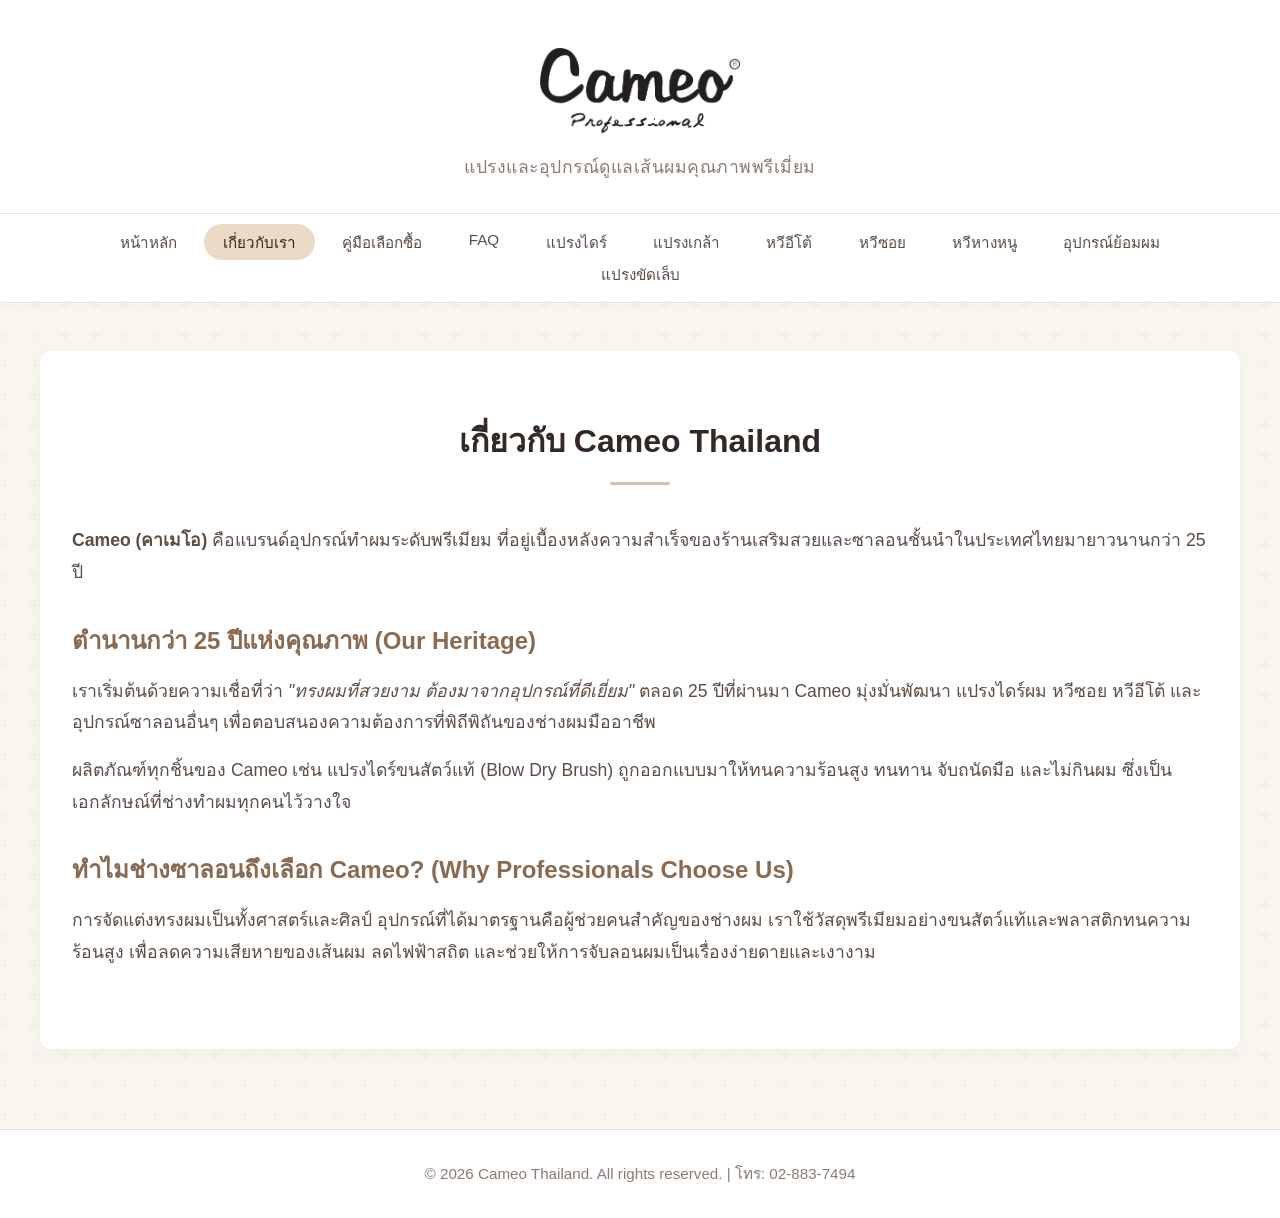
==== about.html @ 69c1ffcf "feat: make logo a clickable link to home page" ====
<!DOCTYPE html>
<html lang="th">
<head>
  <meta charset="UTF-8" />
  <meta http-equiv="X-UA-Compatible" content="IE=edge" />
  <meta name="viewport" content="width=device-width, initial-scale=1.0" />
  <title>เกี่ยวกับเรา | Cameo Thailand แบรนด์อุปกรณ์ทำผมที่ผู้เชี่ยวชาญไว้วางใจ</title>
  <meta name="description" content="ทำความรู้จัก Cameo Thailand แบรนด์แปรงไดร์ผม หวี และอุปกรณ์ซาลอนคุณภาพพรีเมียม ที่อยู่คู่ร้านเสริมสวยไทยมากว่า 25 ปี" />
  <link rel="stylesheet" href="style.css" />
  <style>
    .seo-content { padding: 4rem 2rem; background: #FFFFFF; border-radius: 12px; margin-bottom: 2rem; box-shadow: 0 4px 15px rgba(74, 59, 50, 0.05); }
    .seo-content h2 { border: none; margin-bottom: 1.5rem; text-align: left; }
    .seo-content h2::after { display: none; }
    .seo-content h3 { font-size: 1.5rem; color: #8A6A51; margin-bottom: 1rem; margin-top: 2rem; }
    .seo-content p { font-size: 1.1rem; line-height: 1.8; color: #5C4D43; margin-bottom: 1rem; }
  </style>
  <script type="application/ld+json">
  {
    "@context": "https://schema.org",
    "@type": "Organization",
    "name": "Cameo Thailand",
    "url": "https://cameothailand.com",
    "logo": "https://cameothailand.com/resource/Cameo%20image/Logo%20Cameo.png",
    "description": "แบรนด์อุปกรณ์ทำผม แปรงไดร์ หวีซอย หวีหางหนู และอุปกรณ์เสริมสวยคุณภาพสูง ที่ได้รับความไว้วางใจจากร้านซาลอนทั่วประเทศ",
    "contactPoint": {
      "@type": "ContactPoint",
      "telephone": "02-883-7494",
      "contactType": "customer service"
    }
  }
  </script>
</head>
<body>
  <header class="header">
    <a href="index.html">
      <img src="resource/Cameo%20image/Logo%20Cameo.png" alt="Cameo Thailand Logo" class="logo" />
    </a>
    <h1 class="site-title">Cameo Thailand</h1>
    <p class="tagline">แปรงและอุปกรณ์ดูแลเส้นผมคุณภาพพรีเมี่ยม</p>
  </header>
  <nav class="nav">
    <ul id="main-nav">
      <li><a href="index.html">หน้าหลัก</a></li>
      <li><a href="about.html" class="active">เกี่ยวกับเรา</a></li>
      <li><a href="buying-guide.html">คู่มือเลือกซื้อ</a></li>
      <li><a href="faq.html">FAQ</a></li>
      <li><a href="category-1.html">แปรงไดร์</a></li>
      <li><a href="category-2.html">แปรงเกล้า</a></li>
      <li><a href="category-3.html">หวีอีโต้</a></li>
      <li><a href="category-4.html">หวีซอย</a></li>
      <li><a href="category-5.html">หวีหางหนู</a></li>
      <li><a href="category-6.html">อุปกรณ์ย้อมผม</a></li>
      <li><a href="category-7.html">แปรงขัดเล็บ</a></li>
    </ul>
  </nav>
  <main class="main">
    <article class="seo-content">
      <h2>เกี่ยวกับ Cameo Thailand</h2>
      <p><strong>Cameo (คาเมโอ)</strong> คือแบรนด์อุปกรณ์ทำผมระดับพรีเมียม ที่อยู่เบื้องหลังความสำเร็จของร้านเสริมสวยและซาลอนชั้นนำในประเทศไทยมายาวนานกว่า 25 ปี</p>
      
      <h3>ตำนานกว่า 25 ปีแห่งคุณภาพ (Our Heritage)</h3>
      <p>เราเริ่มต้นด้วยความเชื่อที่ว่า <em>"ทรงผมที่สวยงาม ต้องมาจากอุปกรณ์ที่ดีเยี่ยม"</em> ตลอด 25 ปีที่ผ่านมา Cameo มุ่งมั่นพัฒนา แปรงไดร์ผม หวีซอย หวีอีโต้ และอุปกรณ์ซาลอนอื่นๆ เพื่อตอบสนองความต้องการที่พิถีพิถันของช่างผมมืออาชีพ</p>
      <p>ผลิตภัณฑ์ทุกชิ้นของ Cameo เช่น แปรงไดร์ขนสัตว์แท้ (Blow Dry Brush) ถูกออกแบบมาให้ทนความร้อนสูง ทนทาน จับถนัดมือ และไม่กินผม ซึ่งเป็นเอกลักษณ์ที่ช่างทำผมทุกคนไว้วางใจ</p>

      <h3>ทำไมช่างซาลอนถึงเลือก Cameo? (Why Professionals Choose Us)</h3>
      <p>การจัดแต่งทรงผมเป็นทั้งศาสตร์และศิลป์ อุปกรณ์ที่ได้มาตรฐานคือผู้ช่วยคนสำคัญของช่างผม เราใช้วัสดุพรีเมียมอย่างขนสัตว์แท้และพลาสติกทนความร้อนสูง เพื่อลดความเสียหายของเส้นผม ลดไฟฟ้าสถิต และช่วยให้การจับลอนผมเป็นเรื่องง่ายดายและเงางาม</p>
    </article>
  </main>
  <footer class="footer">
    <p>© 2026 Cameo Thailand. All rights reserved. | โทร: 02-883-7494</p>
  </footer>
</body>
</html>
---- style.css ----
/* style.css – Premium Salon Theme (Warm/Earth Tones) */

/* Global reset */
* {
  margin: 0;
  padding: 0;
  box-sizing: border-box;
}

html {
  scroll-behavior: smooth;
  font-family: 'Inter', sans-serif;
  background-color: #F9F6F0; /* Cream / Warm beige background */
  color: #4A3B32; /* Dark brown text for contrast and elegance */
}

body {
  min-height: 100vh;
  display: flex;
  flex-direction: column;
  align-items: center;
  background-image: url('data:image/svg+xml,%3Csvg width="60" height="60" viewBox="0 0 60 60" xmlns="http://www.w3.org/2000/svg"%3E%3Cg fill="none" fill-rule="evenodd"%3E%3Cg fill="%23d6cdc4" fill-opacity="0.15"%3E%3Cpath d="M36 34v-4h-2v4h-4v2h4v4h2v-4h4v-2h-4zm0-30V0h-2v4h-4v2h4v4h2V6h4V4h-4zM6 34v-4H4v4H0v2h4v4h2v-4h4v-2H6zM6 4V0H4v4H0v2h4v4h2V6h4V4H6z"/%3E%3C/g%3E%3C/g%3E%3C/svg%3E');
}

/* Header */
header.header {
  width: 100%;
  padding: 3rem 1rem 2rem;
  text-align: center;
  background: #FFFFFF;
  border-bottom: 1px solid #EAE3D9;
  box-shadow: 0 4px 20px rgba(74, 59, 50, 0.05);
}

header.header .logo {
  max-width: 200px;
  height: auto;
  margin-bottom: 1rem;
}

header.header .site-title {
  font-size: 2.2rem;
  font-weight: 700;
  color: #332822;
  margin-bottom: 0.5rem;
  display: none; /* Hide text title if logo is prominent enough */
}

header.header .tagline {
  font-size: 1.1rem;
  color: #8C7B70;
  font-weight: 400;
  letter-spacing: 0.5px;
}

/* Navigation */
nav.nav {
  width: 100%;
  background: #FFFFFF;
  border-bottom: 1px solid #EAE3D9;
  position: sticky;
  top: 0;
  z-index: 100;
  box-shadow: 0 2px 10px rgba(0,0,0,0.02);
}

nav.nav ul {
  display: flex;
  flex-wrap: wrap;
  gap: 0.5rem;
  justify-content: center;
  list-style: none;
  padding: 1rem;
  max-width: 1200px;
  margin: 0 auto;
}

nav.nav a {
  text-decoration: none;
  color: #5C4D43;
  padding: 0.6rem 1.2rem;
  border-radius: 20px;
  font-weight: 500;
  font-size: 0.95rem;
  background: transparent;
  transition: all 0.3s ease;
}

nav.nav a:hover, nav.nav a.active {
  background: #EADAC6;
  color: #332822;
}

/* Main Content */
main.main {
  width: 95%;
  max-width: 1200px;
  flex: 1;
  padding: 3rem 0;
}

main.main h2 {
  font-size: 2rem;
  color: #332822;
  text-align: center;
  margin-bottom: 2.5rem;
  font-weight: 600;
  position: relative;
}

main.main h2::after {
  content: '';
  display: block;
  width: 60px;
  height: 3px;
  background: #D8C3A5;
  margin: 1rem auto 0;
  border-radius: 2px;
}

/* Hero Section */
section.hero {
  text-align: center;
  padding: 4rem 2rem;
  margin-bottom: 3rem;
  border-radius: 16px;
  background: linear-gradient(145deg, #FFFFFF, #FAF8F5);
  box-shadow: 0 10px 30px rgba(74, 59, 50, 0.08);
  border: 1px solid #EAE3D9;
}

section.hero h2 {
  border: none;
}
section.hero h2::after {
  display: none;
}

section.hero p {
  font-size: 1.15rem;
  margin-bottom: 2rem;
  color: #6C5A4F;
  max-width: 600px;
  margin-inline: auto;
  line-height: 1.6;
}

.cta-button {
  display: inline-block;
  background: #A98467;
  color: #FFFFFF;
  padding: 1rem 2.5rem;
  border-radius: 30px;
  font-weight: 600;
  text-decoration: none;
  transition: all 0.3s ease;
  box-shadow: 0 4px 15px rgba(169, 132, 103, 0.3);
}

.cta-button:hover {
  background: #8A6A51;
  transform: translateY(-2px);
  box-shadow: 0 6px 20px rgba(169, 132, 103, 0.4);
}

/* Product Grid (Replacing Table) */
.product-grid {
  display: grid;
  grid-template-columns: repeat(auto-fill, minmax(280px, 1fr));
  gap: 2rem;
}

.product-card {
  background: #FFFFFF;
  border-radius: 12px;
  overflow: hidden;
  box-shadow: 0 4px 15px rgba(74, 59, 50, 0.06);
  border: 1px solid #F0EAE1;
  transition: transform 0.3s ease, box-shadow 0.3s ease;
  display: flex;
  flex-direction: column;
}

.product-card:hover {
  transform: translateY(-5px);
  box-shadow: 0 12px 25px rgba(74, 59, 50, 0.12);
}

.product-image-wrapper {
  width: 100%;
  aspect-ratio: 4 / 3;
  background: #FAFAFA;
  display: flex;
  align-items: center;
  justify-content: center;
  padding: 1rem;
  border-bottom: 1px solid #F0EAE1;
  position: relative;
  overflow: hidden;
}

.product-image-wrapper img {
  width: 100%;
  height: 100%;
  object-fit: contain;
  mix-blend-mode: multiply;
  transition: transform 0.3s ease;
}

/* Specific class for tall vertical brushes to lay flat */
.product-image-wrapper img.rotate-vertical {
  transform: rotate(90deg) scale(1.3);
}

.product-details {
  padding: 1.5rem;
  display: flex;
  flex-direction: column;
  flex: 1;
}

.product-code {
  font-size: 0.85rem;
  color: #A98467;
  font-weight: 600;
  margin-bottom: 0.5rem;
  letter-spacing: 0.5px;
}

.product-name {
  font-size: 1.1rem;
  color: #332822;
  font-weight: 600;
  margin-bottom: 1rem;
  line-height: 1.4;
  flex: 1;
}

.product-price {
  font-size: 1.25rem;
  color: #8A6A51;
  font-weight: 700;
  border-top: 1px solid #F0EAE1;
  padding-top: 1rem;
  margin-top: auto;
}

.product-price::after {
  content: ' THB';
  font-size: 0.85rem;
  font-weight: 500;
  color: #8C7B70;
}

/* Features List on Home Page */
section.features {
  background: #FFFFFF;
  padding: 3rem;
  border-radius: 16px;
  box-shadow: 0 4px 15px rgba(74, 59, 50, 0.05);
  border: 1px solid #EAE3D9;
}

section.features h3 {
  font-size: 1.5rem;
  color: #332822;
  margin-bottom: 1.5rem;
  text-align: center;
}

section.features ul {
  list-style: none;
  display: grid;
  grid-template-columns: repeat(auto-fit, minmax(250px, 1fr));
  gap: 1.5rem;
}

section.features li {
  position: relative;
  padding-left: 2rem;
  line-height: 1.6;
  color: #5C4D43;
}

section.features li::before {
  content: '✓';
  position: absolute;
  left: 0;
  top: 0;
  color: #A98467;
  font-weight: bold;
  font-size: 1.2rem;
}

/* Footer */
footer.footer {
  width: 100%;
  text-align: center;
  padding: 2rem 0;
  background: #FFFFFF;
  border-top: 1px solid #EAE3D9;
  color: #8C7B70;
  font-size: 0.95rem;
  margin-top: auto;
}

@media (max-width: 768px) {
  nav.nav ul { gap: 0.25rem; }
  nav.nav a { padding: 0.5rem 0.8rem; font-size: 0.9rem; }
  header.header .logo { max-width: 160px; }
  .product-grid { grid-template-columns: repeat(auto-fill, minmax(200px, 1fr)); }
  section.hero { padding: 3rem 1.5rem; }
}
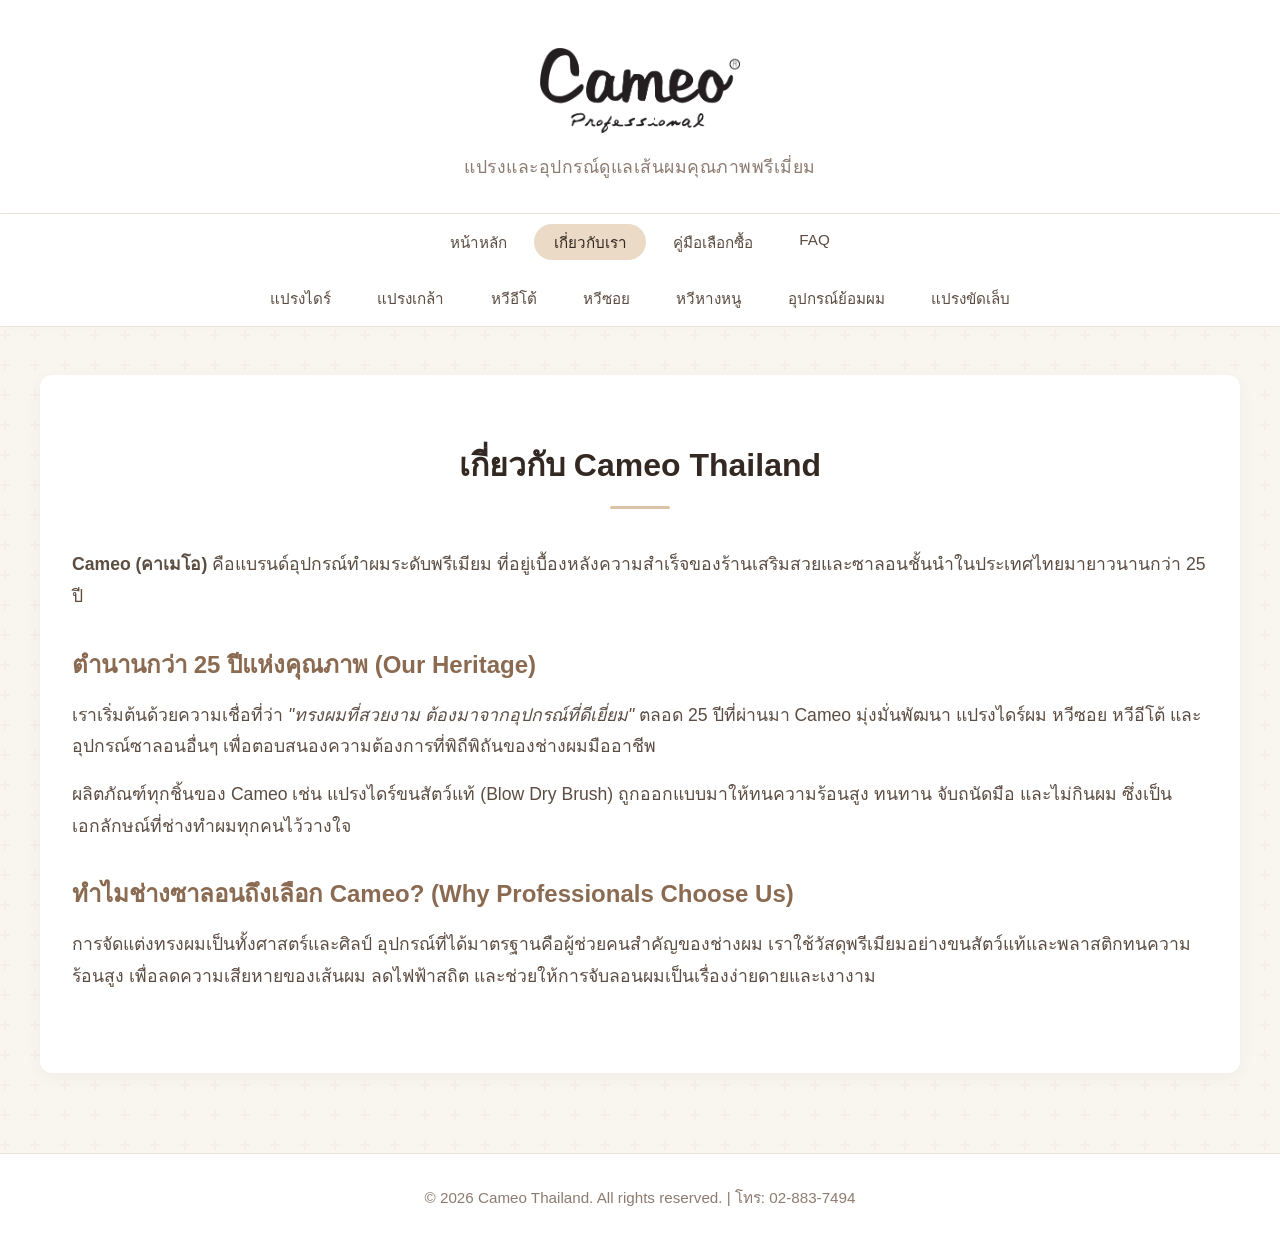
==== commit 4ea9072f: "fix: update navigation menu to 2 rows" ====
--- a/about.html
+++ b/about.html
@@ -39,11 +39,13 @@
     <p class="tagline">แปรงและอุปกรณ์ดูแลเส้นผมคุณภาพพรีเมี่ยม</p>
   </header>
   <nav class="nav">
-    <ul id="main-nav">
+    <ul class="nav-row top-row">
       <li><a href="index.html">หน้าหลัก</a></li>
       <li><a href="about.html" class="active">เกี่ยวกับเรา</a></li>
       <li><a href="buying-guide.html">คู่มือเลือกซื้อ</a></li>
       <li><a href="faq.html">FAQ</a></li>
+    </ul>
+    <ul class="nav-row bottom-row">
       <li><a href="category-1.html">แปรงไดร์</a></li>
       <li><a href="category-2.html">แปรงเกล้า</a></li>
       <li><a href="category-3.html">หวีอีโต้</a></li>
--- a/style.css
+++ b/style.css
@@ -311,3 +311,140 @@
   .product-grid { grid-template-columns: repeat(auto-fill, minmax(200px, 1fr)); }
   section.hero { padding: 3rem 1.5rem; }
 }
+
+/* -------------------------------------- */
+/* 6 TOP PICKS SECTION (Inspired by Catalog) */
+/* -------------------------------------- */
+.top-picks-section {
+  padding: 5rem 2rem;
+  background-color: #FDFBF7;
+  max-width: 1200px;
+  margin: 0 auto;
+  overflow: hidden;
+}
+
+.top-picks-header {
+  text-align: left;
+  margin-bottom: 3rem;
+  border-bottom: 2px solid #8A6A51;
+  display: inline-block;
+  padding-bottom: 0.5rem;
+}
+
+.top-picks-title {
+  font-size: 3rem;
+  font-weight: 800;
+  color: #5C4D43;
+  letter-spacing: 2px;
+  margin: 0;
+  line-height: 1;
+}
+
+.top-picks-title span {
+  font-size: 5rem;
+  color: #8A6A51;
+  vertical-align: bottom;
+  line-height: 0.8;
+}
+
+.top-picks-subtitle {
+  font-family: 'Brush Script MT', cursive, 'Inter', sans-serif;
+  font-size: 1.8rem;
+  color: #333;
+  margin-top: -10px;
+  margin-left: 50px;
+  font-style: italic;
+}
+
+.top-picks-grid {
+  display: grid;
+  grid-template-columns: repeat(auto-fit, minmax(300px, 1fr));
+  gap: 3rem;
+  margin-top: 2rem;
+}
+
+.top-pick-card {
+  position: relative;
+  background: #FFF;
+  border-radius: 12px;
+  padding: 2rem;
+  box-shadow: 0 10px 30px rgba(92, 77, 67, 0.08);
+  transition: transform 0.3s ease, box-shadow 0.3s ease;
+  display: flex;
+  flex-direction: column;
+  align-items: center;
+  z-index: 1;
+}
+
+.top-pick-card:hover {
+  transform: translateY(-10px);
+  box-shadow: 0 15px 40px rgba(92, 77, 67, 0.15);
+}
+
+.pick-number {
+  position: absolute;
+  top: 10px;
+  right: 20px;
+  font-size: 8rem;
+  font-weight: 900;
+  color: #8A6A51;
+  opacity: 0.15;
+  z-index: -1;
+  line-height: 1;
+}
+
+.pick-img {
+  width: 100%;
+  max-width: 220px;
+  height: 220px;
+  object-fit: contain;
+  margin-bottom: 1.5rem;
+  transition: transform 0.3s ease;
+}
+
+.top-pick-card:hover .pick-img {
+  transform: scale(1.1);
+}
+
+.top-pick-card:hover .pick-img.rotate-diagonal {
+  transform: scale(1.1) rotate(25deg);
+}
+.top-pick-card:hover .pick-img.rotate-diagonal-reverse {
+  transform: scale(1.1) rotate(-25deg);
+}
+
+.pick-info {
+  text-align: center;
+}
+
+.pick-badge {
+  display: inline-block;
+  background-color: #E6D5C3;
+  color: #5C4D43;
+  padding: 0.3rem 1rem;
+  border-radius: 20px;
+  font-size: 0.9rem;
+  font-weight: 700;
+  margin-bottom: 0.8rem;
+}
+
+.pick-info h4 {
+  font-size: 1.1rem;
+  color: #332822;
+  margin-bottom: 1rem;
+  font-weight: 600;
+}
+
+.pick-info p {
+  font-size: 0.95rem;
+  color: #6C5A4F;
+  font-style: italic;
+  line-height: 1.6;
+}
+
+@media (max-width: 768px) {
+  .top-picks-title { font-size: 2.2rem; }
+  .top-picks-title span { font-size: 3.5rem; }
+  .top-picks-subtitle { font-size: 1.4rem; margin-left: 30px; }
+  .top-picks-grid { grid-template-columns: 1fr; gap: 2rem; }
+}
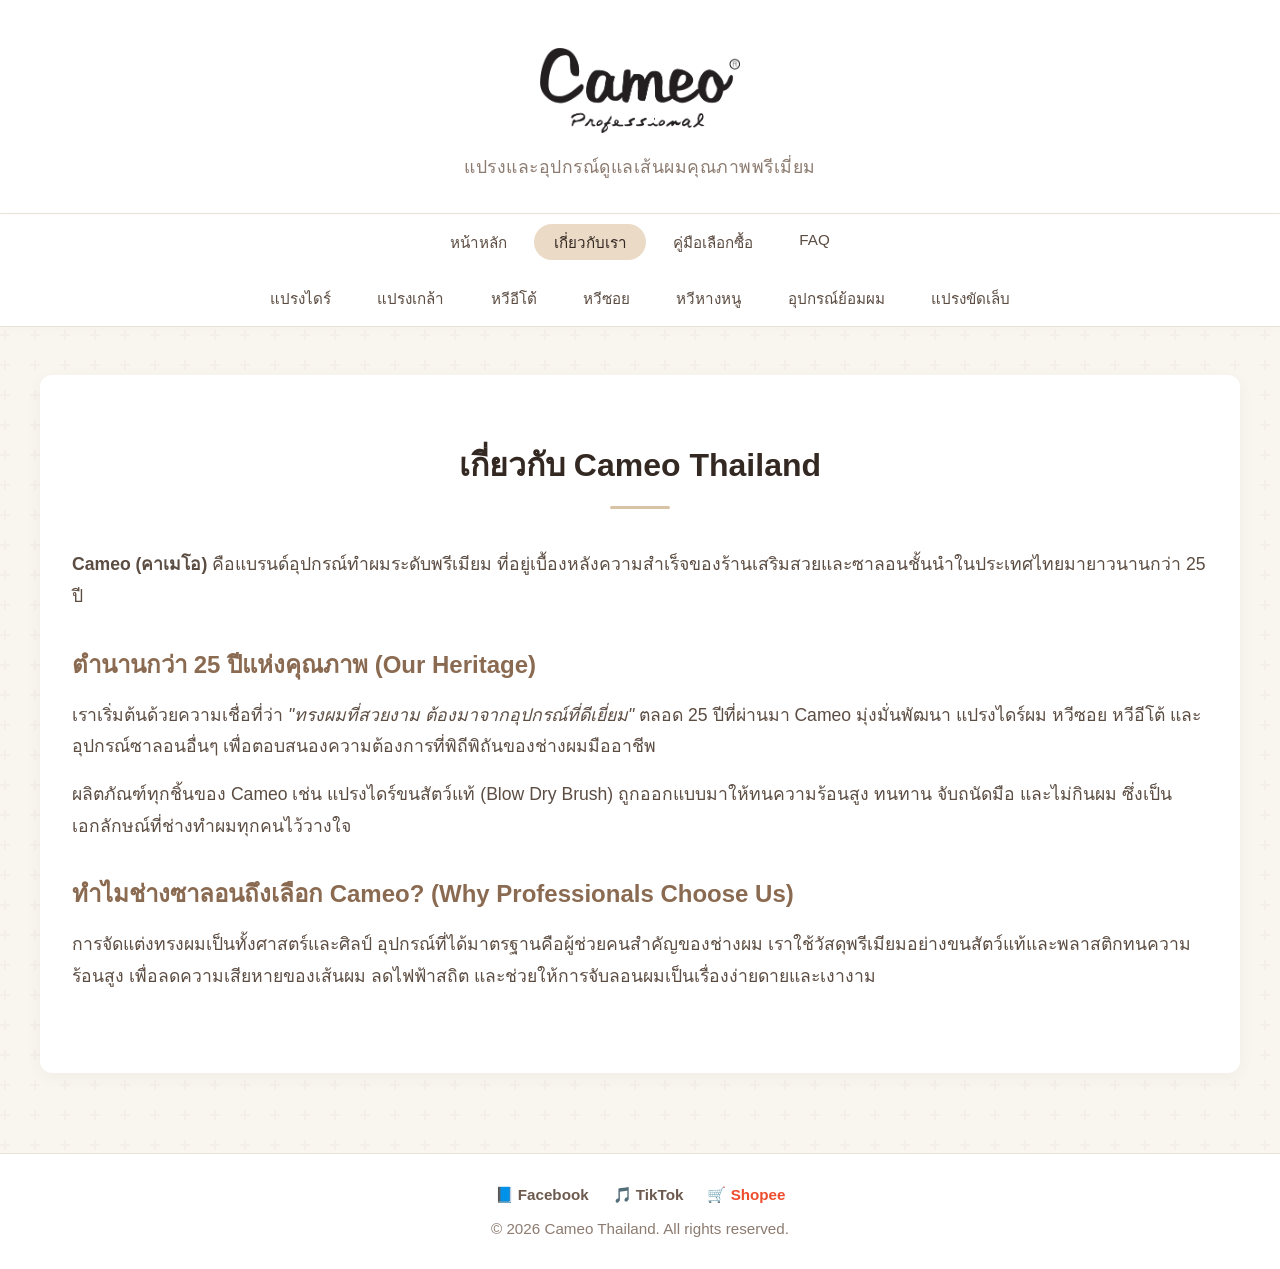
==== commit d8880485: "feat: add contact and shopping links to footer" ====
--- a/about.html
+++ b/about.html
@@ -29,6 +29,8 @@
     }
   }
   </script>
+
+  <link rel="icon" type="image/png" href="favicon.png" />
 </head>
 <body>
   <header class="header">
@@ -68,8 +70,13 @@
       <p>การจัดแต่งทรงผมเป็นทั้งศาสตร์และศิลป์ อุปกรณ์ที่ได้มาตรฐานคือผู้ช่วยคนสำคัญของช่างผม เราใช้วัสดุพรีเมียมอย่างขนสัตว์แท้และพลาสติกทนความร้อนสูง เพื่อลดความเสียหายของเส้นผม ลดไฟฟ้าสถิต และช่วยให้การจับลอนผมเป็นเรื่องง่ายดายและเงางาม</p>
     </article>
   </main>
-  <footer class="footer">
-    <p>© 2026 Cameo Thailand. All rights reserved. | โทร: 02-883-7494</p>
+    <footer class="footer">
+    <div class="footer-links" style="margin-bottom: 1rem; display: flex; justify-content: center; gap: 1.5rem; flex-wrap: wrap;">
+      <a href="https://www.facebook.com/cameoprofessional/" target="_blank" rel="noopener noreferrer" style="color: #6C5A4F; text-decoration: none; font-weight: 600;">📘 Facebook</a>
+      <a href="https://www.tiktok.com/@cameo.thailand" target="_blank" rel="noopener noreferrer" style="color: #6C5A4F; text-decoration: none; font-weight: 600;">🎵 TikTok</a>
+      <a href="https://shopee.co.th/salonplus" target="_blank" rel="noopener noreferrer" style="color: #ee4d2d; text-decoration: none; font-weight: 600;">🛒 Shopee</a>
+    </div>
+    <p>© 2026 Cameo Thailand. All rights reserved.</p>
   </footer>
 </body>
 </html>
--- a/style.css
+++ b/style.css
@@ -448,3 +448,58 @@
   .top-picks-subtitle { font-size: 1.4rem; margin-left: 30px; }
   .top-picks-grid { grid-template-columns: 1fr; gap: 2rem; }
 }
+
+/* -------------------------------------- */
+/* CATALOGUE INJECTED STYLES */
+/* -------------------------------------- */
+.product-desc {
+  font-size: 0.9rem;
+  color: #6C5A4F;
+  margin: -0.5rem 0 1rem 0;
+  line-height: 1.4;
+  font-style: italic;
+  display: -webkit-box;
+  -webkit-line-clamp: 2;
+  -webkit-box-orient: vertical;
+  overflow: hidden;
+}
+
+.category-features {
+  margin: 4rem auto;
+  padding: 2.5rem;
+  max-width: 900px;
+  background-color: #FDFBF7;
+  border-radius: 12px;
+  box-shadow: 0 4px 20px rgba(92, 77, 67, 0.05);
+  border: 1px solid #E6D5C3;
+}
+
+.category-features h3 {
+  font-size: 1.6rem;
+  color: #5C4D43;
+  margin-bottom: 1.5rem;
+  text-align: center;
+  font-weight: 700;
+}
+
+.category-features ul {
+  list-style: none;
+  padding: 0;
+  margin: 0;
+  display: grid;
+  grid-template-columns: repeat(auto-fit, minmax(350px, 1fr));
+  gap: 1rem 2rem;
+}
+
+.category-features li {
+  font-size: 1.05rem;
+  color: #332822;
+  line-height: 1.5;
+  padding-left: 0.5rem;
+}
+
+@media (max-width: 768px) {
+  .category-features ul {
+    grid-template-columns: 1fr;
+  }
+}
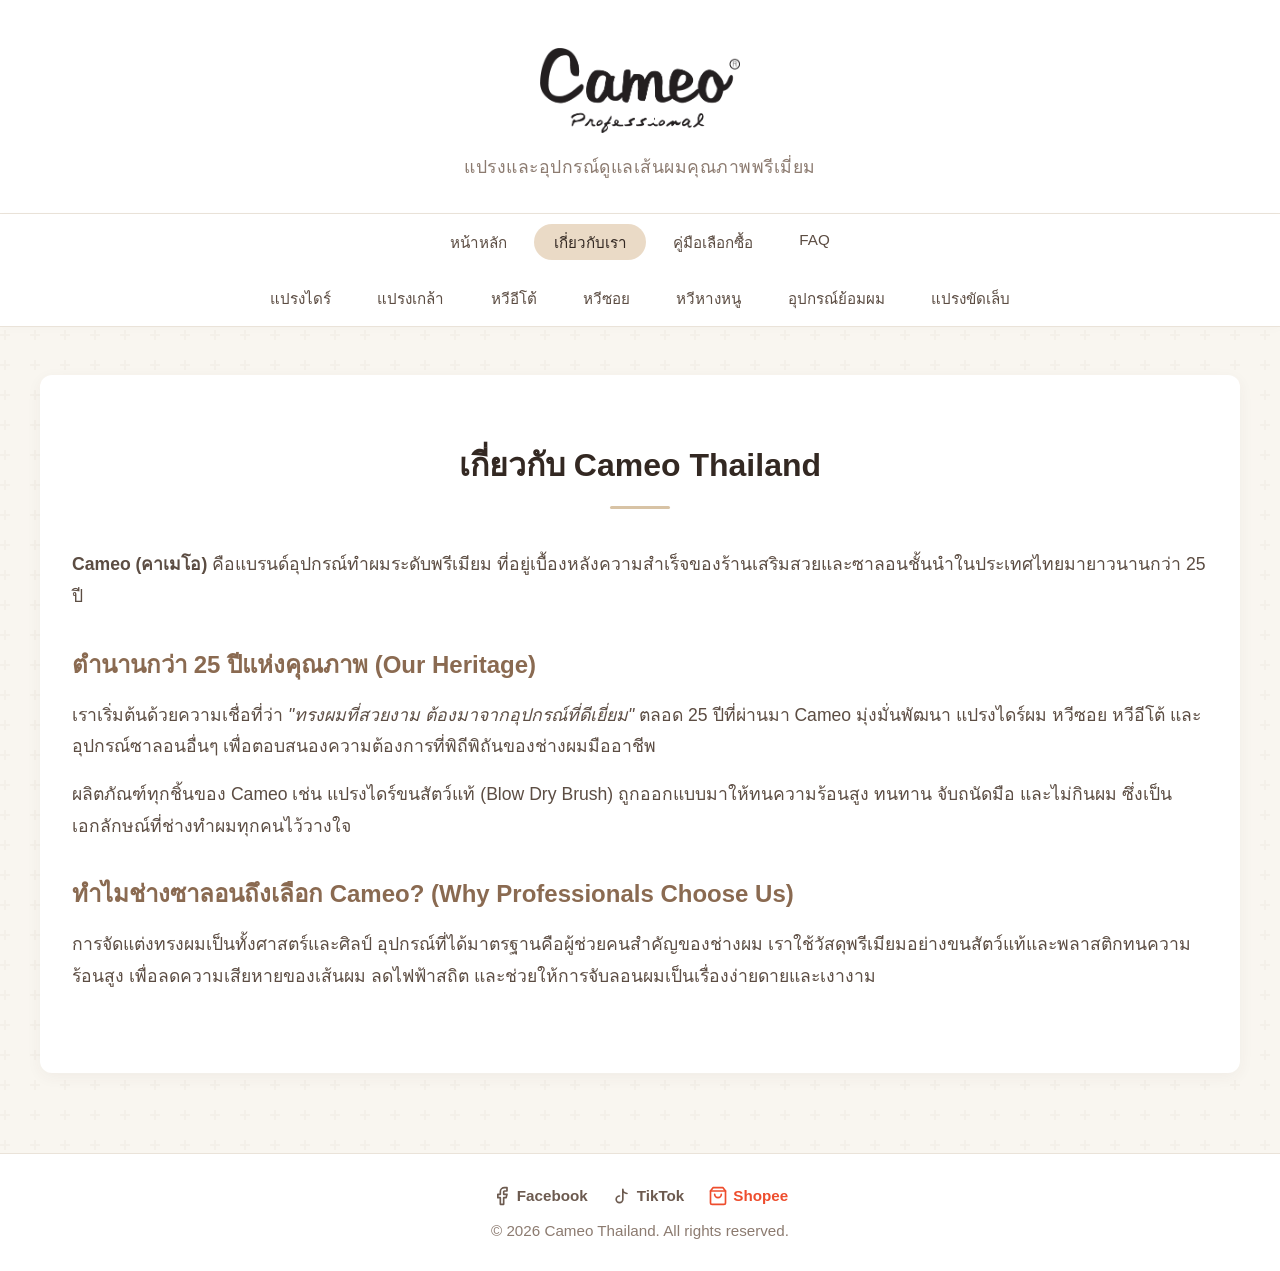
==== commit 3fdd5d15: "fix: replace emojis with professional SVG logos in footer" ====
--- a/about.html
+++ b/about.html
@@ -70,11 +70,17 @@
       <p>การจัดแต่งทรงผมเป็นทั้งศาสตร์และศิลป์ อุปกรณ์ที่ได้มาตรฐานคือผู้ช่วยคนสำคัญของช่างผม เราใช้วัสดุพรีเมียมอย่างขนสัตว์แท้และพลาสติกทนความร้อนสูง เพื่อลดความเสียหายของเส้นผม ลดไฟฟ้าสถิต และช่วยให้การจับลอนผมเป็นเรื่องง่ายดายและเงางาม</p>
     </article>
   </main>
-    <footer class="footer">
-    <div class="footer-links" style="margin-bottom: 1rem; display: flex; justify-content: center; gap: 1.5rem; flex-wrap: wrap;">
-      <a href="https://www.facebook.com/cameoprofessional/" target="_blank" rel="noopener noreferrer" style="color: #6C5A4F; text-decoration: none; font-weight: 600;">📘 Facebook</a>
-      <a href="https://www.tiktok.com/@cameo.thailand" target="_blank" rel="noopener noreferrer" style="color: #6C5A4F; text-decoration: none; font-weight: 600;">🎵 TikTok</a>
-      <a href="https://shopee.co.th/salonplus" target="_blank" rel="noopener noreferrer" style="color: #ee4d2d; text-decoration: none; font-weight: 600;">🛒 Shopee</a>
+      <footer class="footer">
+    <div class="footer-links" style="margin-bottom: 1rem; display: flex; justify-content: center; gap: 1.5rem; flex-wrap: wrap; align-items: center;">
+      <a href="https://www.facebook.com/cameoprofessional/" target="_blank" rel="noopener noreferrer" style="color: #6C5A4F; text-decoration: none; font-weight: 600; display: flex; align-items: center;">
+        <svg width="20" height="20" viewBox="0 0 24 24" fill="none" stroke="currentColor" stroke-width="2" stroke-linecap="round" stroke-linejoin="round" style="margin-right: 5px;"><path d="M18 2h-3a5 5 0 0 0-5 5v3H7v4h3v8h4v-8h3l1-4h-4V7a1 1 0 0 1 1-1h3z"></path></svg> Facebook
+      </a>
+      <a href="https://www.tiktok.com/@cameo.thailand" target="_blank" rel="noopener noreferrer" style="color: #6C5A4F; text-decoration: none; font-weight: 600; display: flex; align-items: center;">
+        <svg width="20" height="20" viewBox="0 0 24 24" fill="none" stroke="currentColor" stroke-width="2" stroke-linecap="round" stroke-linejoin="round" style="margin-right: 5px;"><path d="M9 12a4 4 0 1 0 4 4V4a5 5 0 0 0 5 5"></path></svg> TikTok
+      </a>
+      <a href="https://shopee.co.th/salonplus" target="_blank" rel="noopener noreferrer" style="color: #ee4d2d; text-decoration: none; font-weight: 600; display: flex; align-items: center;">
+        <svg width="20" height="20" viewBox="0 0 24 24" fill="none" stroke="currentColor" stroke-width="2" stroke-linecap="round" stroke-linejoin="round" style="margin-right: 5px;"><path d="M6 2L3 6v14a2 2 0 0 0 2 2h14a2 2 0 0 0 2-2V6l-3-4z"></path><line x1="3" y1="6" x2="21" y2="6"></line><path d="M16 10a4 4 0 0 1-8 0"></path></svg> Shopee
+      </a>
     </div>
     <p>© 2026 Cameo Thailand. All rights reserved.</p>
   </footer>
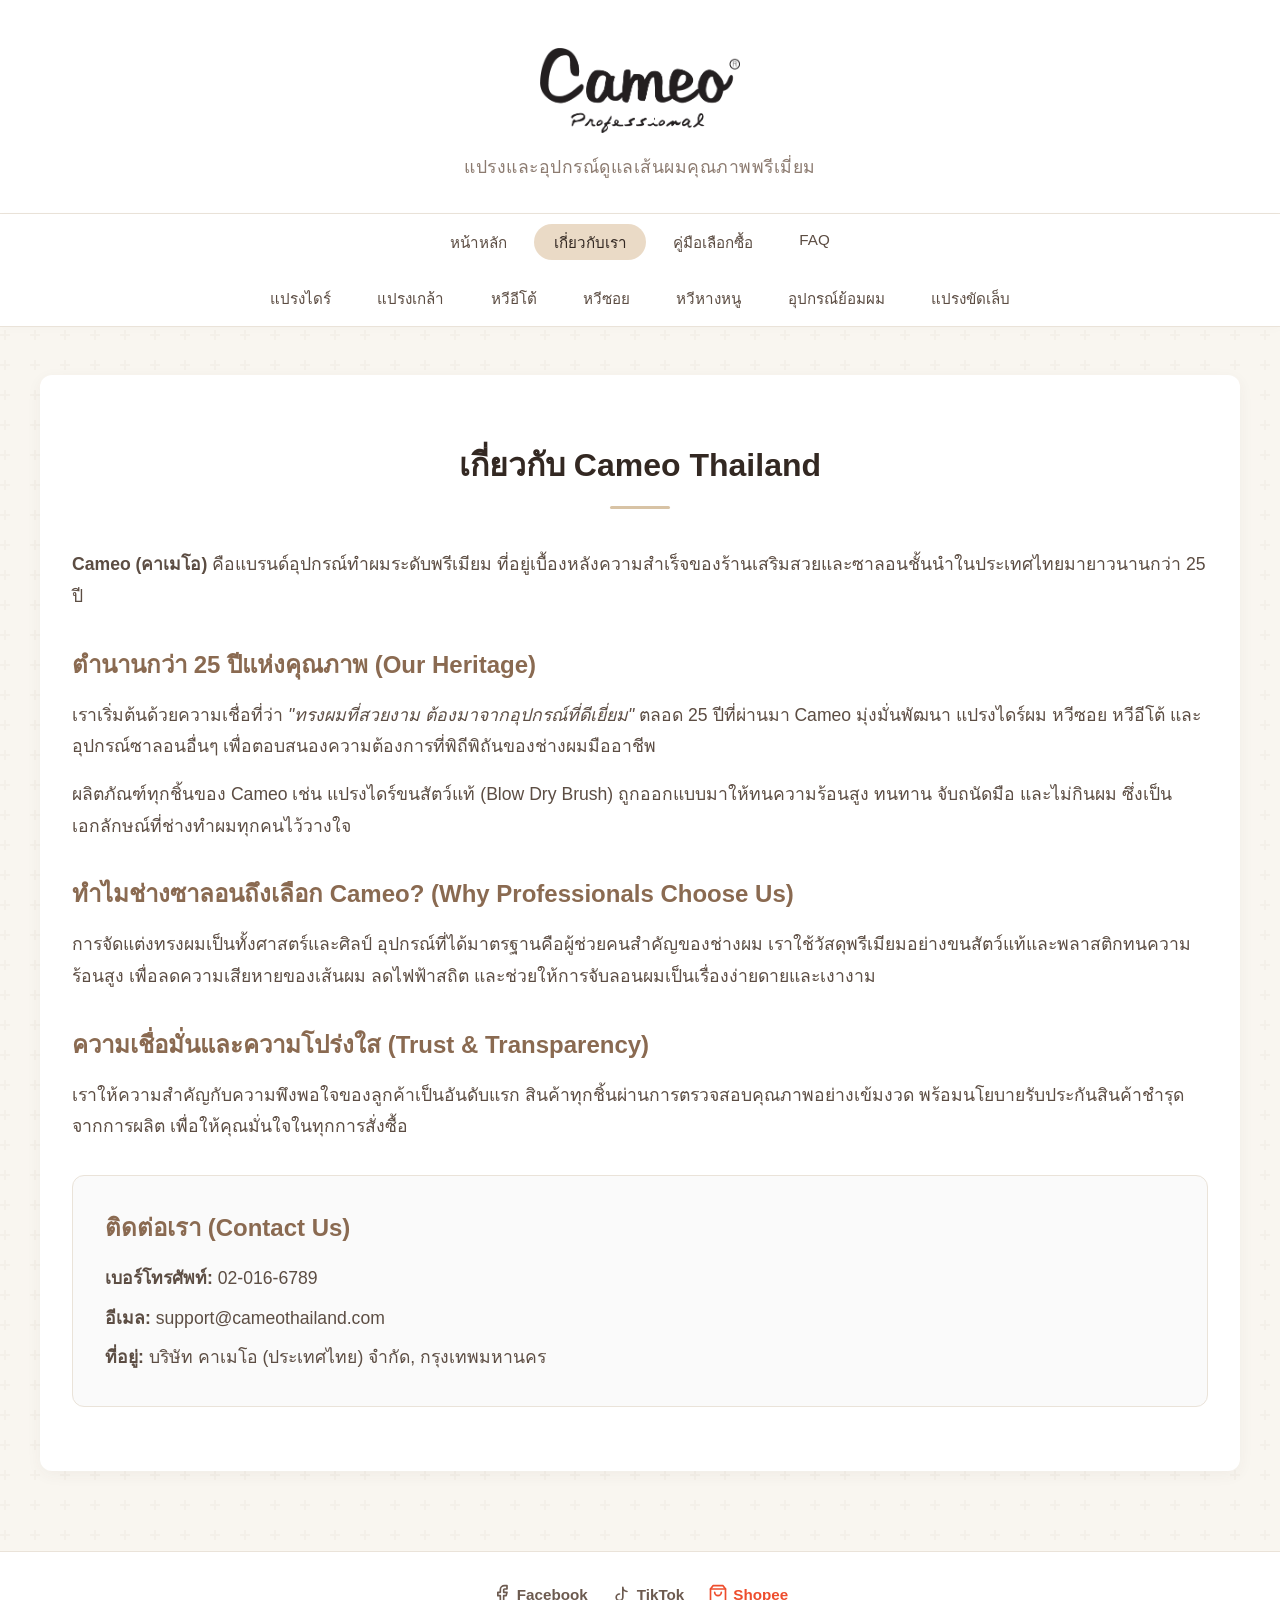
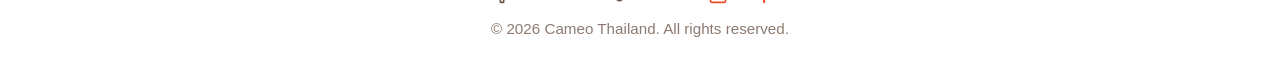
==== commit c3ea8c88: "feat: complete all AI SEO improvements including E-E-A-T, conversational FAQ, and Technical SEO" ====
--- a/about.html
+++ b/about.html
@@ -37,7 +37,7 @@
     <a href="index.html">
       <img src="resource/Cameo%20image/Logo%20Cameo.png" alt="Cameo Thailand Logo" class="logo" />
     </a>
-    <h1 class="site-title">Cameo Thailand</h1>
+    <div class="site-title">Cameo Thailand</div>
     <p class="tagline">แปรงและอุปกรณ์ดูแลเส้นผมคุณภาพพรีเมี่ยม</p>
   </header>
   <nav class="nav">
@@ -59,7 +59,7 @@
   </nav>
   <main class="main">
     <article class="seo-content">
-      <h2>เกี่ยวกับ Cameo Thailand</h2>
+      <h1>เกี่ยวกับ Cameo Thailand</h1>
       <p><strong>Cameo (คาเมโอ)</strong> คือแบรนด์อุปกรณ์ทำผมระดับพรีเมียม ที่อยู่เบื้องหลังความสำเร็จของร้านเสริมสวยและซาลอนชั้นนำในประเทศไทยมายาวนานกว่า 25 ปี</p>
       
       <h3>ตำนานกว่า 25 ปีแห่งคุณภาพ (Our Heritage)</h3>
@@ -68,6 +68,16 @@
 
       <h3>ทำไมช่างซาลอนถึงเลือก Cameo? (Why Professionals Choose Us)</h3>
       <p>การจัดแต่งทรงผมเป็นทั้งศาสตร์และศิลป์ อุปกรณ์ที่ได้มาตรฐานคือผู้ช่วยคนสำคัญของช่างผม เราใช้วัสดุพรีเมียมอย่างขนสัตว์แท้และพลาสติกทนความร้อนสูง เพื่อลดความเสียหายของเส้นผม ลดไฟฟ้าสถิต และช่วยให้การจับลอนผมเป็นเรื่องง่ายดายและเงางาม</p>
+
+      <h3>ความเชื่อมั่นและความโปร่งใส (Trust & Transparency)</h3>
+      <p>เราให้ความสำคัญกับความพึงพอใจของลูกค้าเป็นอันดับแรก สินค้าทุกชิ้นผ่านการตรวจสอบคุณภาพอย่างเข้มงวด พร้อมนโยบายรับประกันสินค้าชำรุดจากการผลิต เพื่อให้คุณมั่นใจในทุกการสั่งซื้อ</p>
+      
+      <div style="background: #FAFAFA; padding: 2rem; border-radius: 12px; margin-top: 2rem; border: 1px solid #EAE3D9;">
+        <h3 style="margin-top: 0;">ติดต่อเรา (Contact Us)</h3>
+        <p style="margin-bottom: 0.5rem;"><strong>เบอร์โทรศัพท์:</strong> 02-016-6789</p>
+        <p style="margin-bottom: 0.5rem;"><strong>อีเมล:</strong> support@cameothailand.com</p>
+        <p style="margin-bottom: 0;"><strong>ที่อยู่:</strong> บริษัท คาเมโอ (ประเทศไทย) จำกัด, กรุงเทพมหานคร</p>
+      </div>
     </article>
   </main>
       <footer class="footer">
--- a/style.css
+++ b/style.css
@@ -99,6 +99,7 @@
   padding: 3rem 0;
 }
 
+main.main h1,
 main.main h2 {
   font-size: 2rem;
   color: #332822;
@@ -108,6 +109,7 @@
   position: relative;
 }
 
+main.main h1::after,
 main.main h2::after {
   content: '';
   display: block;
@@ -197,6 +199,12 @@
   border-bottom: 1px solid #F0EAE1;
   position: relative;
   overflow: hidden;
+}
+
+.product-image-wrapper a {
+  display: block;
+  width: 100%;
+  height: 100%;
 }
 
 .product-image-wrapper img {
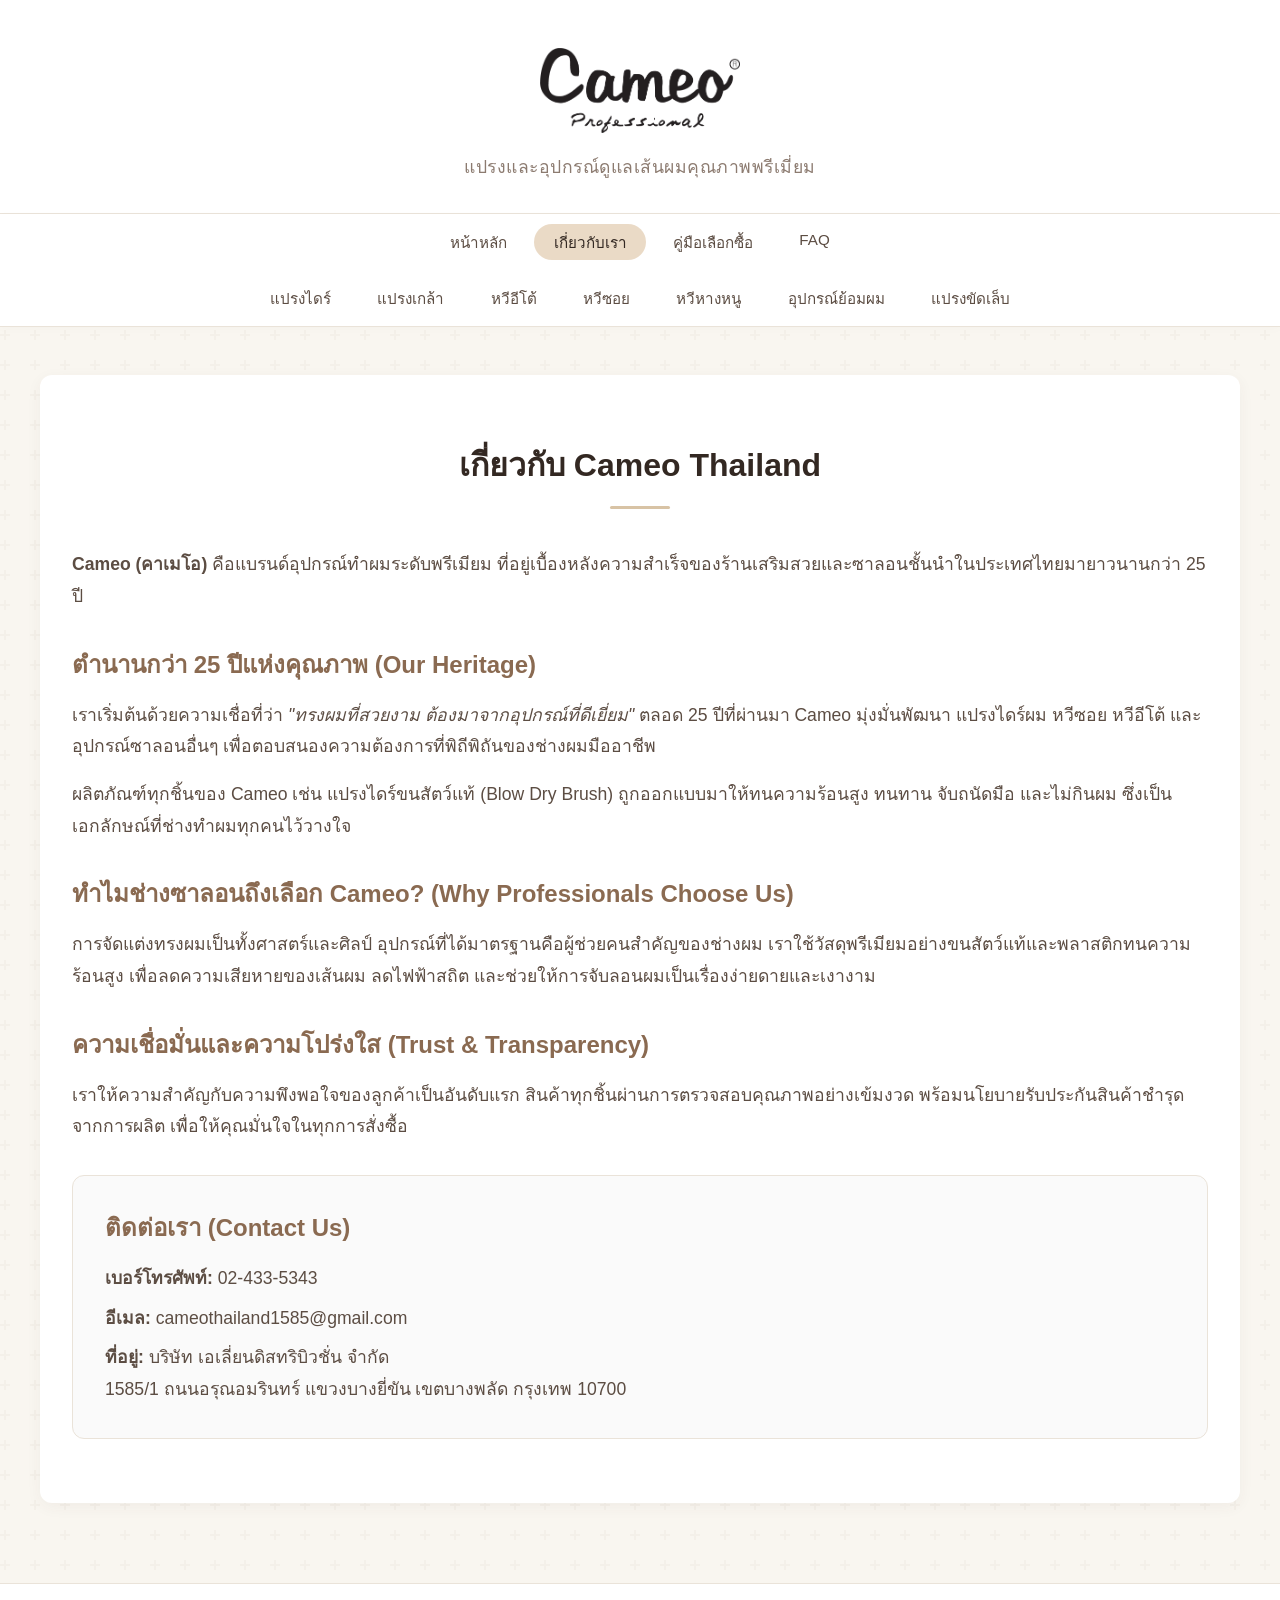
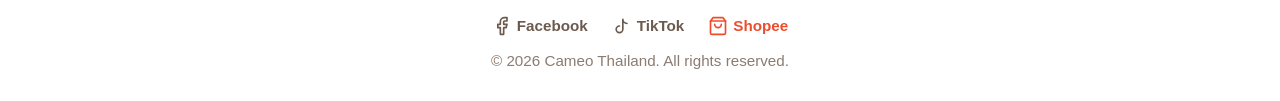
==== commit b34a0661: "fix: update company contact information with real data" ====
--- a/about.html
+++ b/about.html
@@ -74,9 +74,9 @@
       
       <div style="background: #FAFAFA; padding: 2rem; border-radius: 12px; margin-top: 2rem; border: 1px solid #EAE3D9;">
         <h3 style="margin-top: 0;">ติดต่อเรา (Contact Us)</h3>
-        <p style="margin-bottom: 0.5rem;"><strong>เบอร์โทรศัพท์:</strong> 02-016-6789</p>
-        <p style="margin-bottom: 0.5rem;"><strong>อีเมล:</strong> support@cameothailand.com</p>
-        <p style="margin-bottom: 0;"><strong>ที่อยู่:</strong> บริษัท คาเมโอ (ประเทศไทย) จำกัด, กรุงเทพมหานคร</p>
+        <p style="margin-bottom: 0.5rem;"><strong>เบอร์โทรศัพท์:</strong> 02-433-5343</p>
+        <p style="margin-bottom: 0.5rem;"><strong>อีเมล:</strong> cameothailand1585@gmail.com</p>
+        <p style="margin-bottom: 0;"><strong>ที่อยู่:</strong> บริษัท เอเลี่ยนดิสทริบิวชั่น จำกัด<br>1585/1 ถนนอรุณอมรินทร์ แขวงบางยี่ขัน เขตบางพลัด กรุงเทพ 10700</p>
       </div>
     </article>
   </main>
